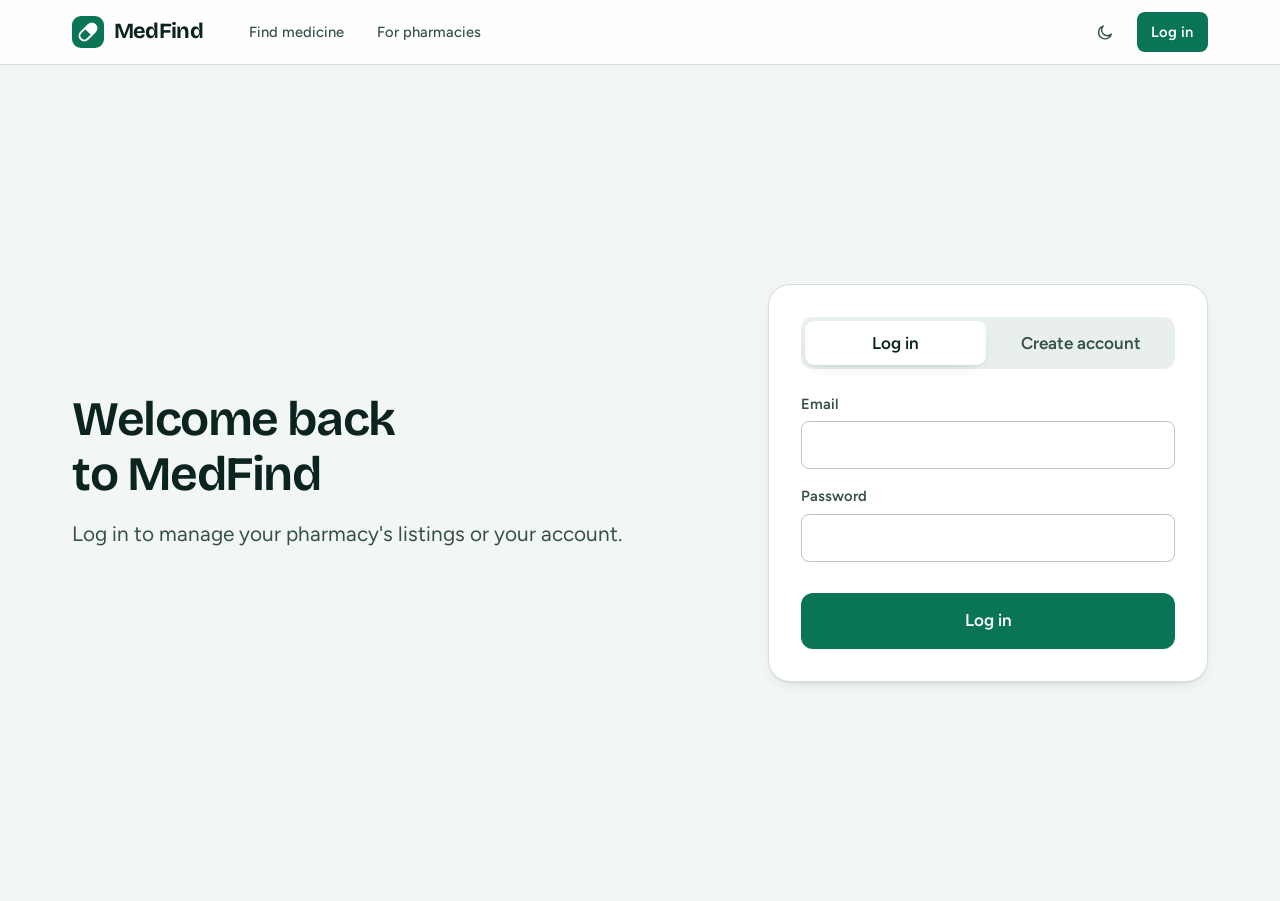
==== frontend/admin.html @ b229f8f3 "added frontend" ====
<!DOCTYPE html>
<html lang="en" data-theme="light">
<head>
<meta charset="utf-8">
<meta name="viewport" content="width=device-width, initial-scale=1">
<meta name="color-scheme" content="light dark">
<title>Admin · MedFind</title>
<script>document.documentElement.dataset.theme=localStorage.getItem('medfind_theme')||(matchMedia('(prefers-color-scheme: dark)').matches?'dark':'light')</script>
<link rel="preload" href="fonts/bricolage-grotesque-latin-wght-normal.woff2" as="font" type="font/woff2" crossorigin>
<link rel="preload" href="fonts/figtree-latin-wght-normal.woff2" as="font" type="font/woff2" crossorigin>
<link rel="stylesheet" href="css/medfind.css">
<link rel="stylesheet" href="css/app.css">
</head>
<body>
<a class="skip" href="#main">Skip to content</a>
<header id="siteNav"></header>
<main id="main" class="page wrap">
  <div class="page__head"><div><h1>Admin</h1><p>Approve pharmacies and manage the medicine catalogue.</p></div></div>
  <div class="tabs tabs--line" role="tablist" aria-label="Sections" id="tabs">
    <button class="tab" role="tab" data-tab="pharmacies" type="button">Pharmacies</button>
    <button class="tab" role="tab" data-tab="medicines" type="button">Medicines</button>
    <button class="tab" role="tab" data-tab="categories" type="button">Categories</button>
    <button class="tab" role="tab" data-tab="users" type="button">Users</button>
  </div>
  <div id="panel" aria-live="polite"></div>
</main>

<dialog class="sheet" id="formDialog" aria-labelledby="fdTitle">
  <form class="sheet__form" id="fdForm" method="dialog">
    <div class="sheet__head"><h2 id="fdTitle"></h2><button class="btn btn--ghost btn--icon" type="button" data-close-dialog aria-label="Close" id="fdClose"></button></div>
    <div class="sheet__body" id="fdBody"></div>
    <div class="sheet__foot"><button class="btn btn--ghost" type="button" data-close-dialog>Cancel</button><button class="btn btn--primary" type="submit">Save</button></div>
  </form>
</dialog>

<script src="js/config.js"></script>
<script src="js/core.js"></script>
<script src="js/admin.js"></script>
</body>
</html>
---- frontend/css/medfind.css ----
/* ==========================================================================
   MedFind design system
   Shared by every page: tokens, light/dark themes, base, components.

   Breakpoints (UI/UX spec): 375 base, 768 tablet, 1440 desktop (plus 1100
   where a sidebar needs the room). Accessibility target: WCAG 2.1 AA text
   contrast and 48px minimum tap targets.
   ========================================================================== */

@font-face {
  font-family: "Figtree";
  font-style: normal;
  font-weight: 300 900;
  font-display: swap;
  src: url("../fonts/figtree-latin-wght-normal.woff2") format("woff2");
  unicode-range: U+0000-00FF, U+0131, U+0152-0153, U+02BB-02BC, U+02C6, U+02DA, U+02DC, U+2000-206F, U+20AC, U+2122, U+2191, U+2193, U+2212, U+2215, U+FEFF, U+FFFD;
}
@font-face {
  font-family: "Figtree";
  font-style: normal;
  font-weight: 300 900;
  font-display: swap;
  src: url("../fonts/figtree-latin-ext-wght-normal.woff2") format("woff2");
  unicode-range: U+0100-02BA, U+02BD-02C5, U+02C7-02CC, U+02CE-02D7, U+02DD-02FF, U+0304, U+0308, U+0329, U+1D00-1DBF, U+1E00-1E9F, U+1EF2-1EFF, U+2020, U+20A0-20AB, U+20AD-20C0, U+2113, U+2C60-2C7F, U+A720-A7FF;
}
@font-face {
  font-family: "Bricolage Grotesque";
  font-style: normal;
  font-weight: 200 800;
  font-display: swap;
  src: url("../fonts/bricolage-grotesque-latin-wght-normal.woff2") format("woff2");
  unicode-range: U+0000-00FF, U+0131, U+0152-0153, U+02BB-02BC, U+02C6, U+02DA, U+02DC, U+2000-206F, U+20AC, U+2122, U+2191, U+2193, U+2212, U+2215, U+FEFF, U+FFFD;
}

/* ------------------------------------------------------------------ tokens */
:root {
  color-scheme: light;

  --bg: #f2f6f4;
  --surface: #ffffff;
  --surface-2: #e8efec;
  --ink: #0c2420;
  --ink-2: #35504a;
  --muted: #566b65;
  --line: #d3deda;
  --line-2: #b9c8c3;

  --brand: #0a7556;
  --brand-hover: #075b43;
  --brand-soft: #dcf0e8;
  --brand-ink: #064b37;
  --on-brand: #ffffff;

  --ok-fg: #0a6b4e;   --ok-bg: #ddf1e8;
  --warn-fg: #885000; --warn-bg: #fbebcf;
  --bad-fg: #a3262b;  --bad-bg: #fadfdf;
  --mute-fg: #4d605a; --mute-bg: #e6ecea;

  --focus: #1d5fd1;
  --shadow-1: 0 1px 2px rgba(12, 36, 32, 0.06), 0 6px 18px -10px rgba(12, 36, 32, 0.22);
  --shadow-2: 0 2px 4px rgba(12, 36, 32, 0.08), 0 24px 48px -20px rgba(12, 36, 32, 0.35);
  --scrim: rgba(8, 24, 20, 0.5);

  --font-display: "Bricolage Grotesque", "Figtree", system-ui, sans-serif;
  --font-ui: "Figtree", system-ui, -apple-system, "Segoe UI", sans-serif;

  --fs-xs: clamp(0.78rem, 0.76rem + 0.1vw, 0.84rem);
  --fs-sm: clamp(0.86rem, 0.84rem + 0.15vw, 0.92rem);
  --fs-md: clamp(1rem, 0.97rem + 0.15vw, 1.0625rem);
  --fs-lg: clamp(1.15rem, 1.08rem + 0.35vw, 1.3rem);
  --fs-xl: clamp(1.4rem, 1.2rem + 0.9vw, 1.9rem);
  --fs-2xl: clamp(1.9rem, 1.4rem + 2.2vw, 3rem);
  --fs-hero: clamp(2.35rem, 1.2rem + 5.2vw, 4.6rem);

  --s-1: 0.25rem; --s-2: 0.5rem; --s-3: 0.75rem; --s-4: 1rem;
  --s-5: 1.5rem; --s-6: 2rem; --s-7: 3rem; --s-8: 4.5rem;

  --r-sm: 8px;    /* inputs, buttons */
  --r-md: 14px;   /* cards */
  --r-lg: 22px;   /* hero panels, sheets */
  --tap: 48px;
  --nav-h: 64px;
}

:root[data-theme="dark"] {
  color-scheme: dark;

  --bg: #0a1412;
  --surface: #111e1b;
  --surface-2: #182a26;
  --ink: #e7f1ed;
  --ink-2: #b8ccc5;
  --muted: #90a79f;
  --line: #223631;
  --line-2: #315049;

  --brand: #3ccb9c;
  --brand-hover: #5ad9af;
  --brand-soft: #123a2e;
  --brand-ink: #8fe8cb;
  --on-brand: #04241a;

  --ok-fg: #62dfb2;   --ok-bg: #123428;
  --warn-fg: #f2bb68; --warn-bg: #3a2a10;
  --bad-fg: #ff9fa1;  --bad-bg: #3c1a1c;
  --mute-fg: #aabfb8; --mute-bg: #1e302b;

  --focus: #8bb8ff;
  --shadow-1: 0 1px 2px rgba(0, 0, 0, 0.35), 0 6px 18px -10px rgba(0, 0, 0, 0.6);
  --shadow-2: 0 2px 4px rgba(0, 0, 0, 0.4), 0 24px 48px -20px rgba(0, 0, 0, 0.7);
  --scrim: rgba(0, 0, 0, 0.62);
}

/* -------------------------------------------------------------------- base */
*, *::before, *::after { box-sizing: border-box; }
[hidden] { display: none !important; }
html { font-size: 100%; -webkit-text-size-adjust: 100%; scroll-padding-top: calc(var(--nav-h) + 1rem); }
body {
  margin: 0;
  background: var(--bg);
  color: var(--ink);
  font-family: var(--font-ui);
  font-size: var(--fs-md);
  line-height: 1.55;
  -webkit-font-smoothing: antialiased;
  text-rendering: optimizeLegibility;
}
h1, h2, h3, h4 { margin: 0; font-family: var(--font-display); font-weight: 650; letter-spacing: -0.015em; line-height: 1.15; }
p { margin: 0; }
a { color: var(--brand-ink); text-underline-offset: 3px; }
a:hover { color: var(--brand); }
img, svg { max-width: 100%; }
code { font-family: ui-monospace, Menlo, Consolas, monospace; font-size: 0.88em; background: var(--surface-2); padding: 0.1em 0.4em; border-radius: 6px; }
button, input, select, textarea { font: inherit; color: inherit; }
button { cursor: pointer; }
:focus-visible { outline: 3px solid var(--focus); outline-offset: 2px; border-radius: 4px; }
.num { font-variant-numeric: tabular-nums; }

.wrap { width: 100%; max-width: 1200px; margin-inline: auto; padding-inline: clamp(1rem, 4vw, 2rem); }
.visually-hidden { position: absolute !important; width: 1px; height: 1px; overflow: hidden; clip: rect(0 0 0 0); clip-path: inset(50%); white-space: nowrap; }
.skip { position: absolute; left: 1rem; top: -4rem; background: var(--brand); color: var(--on-brand); padding: 0.75rem 1rem; border-radius: var(--r-sm); z-index: 100; }
.skip:focus { top: 0.75rem; }

.icon { width: 1.25em; height: 1.25em; flex: none; }
.logo { width: 32px; height: 32px; flex: none; }

/* --------------------------------------------------------------------- nav */
.nav {
  position: sticky; top: 0; z-index: 40;
  background: color-mix(in srgb, var(--surface) 88%, transparent);
  -webkit-backdrop-filter: saturate(1.4) blur(14px);
  backdrop-filter: saturate(1.4) blur(14px);
  border-bottom: 1px solid var(--line);
}
.nav__inner { display: flex; align-items: center; gap: var(--s-4); min-height: var(--nav-h); }
.brand { display: inline-flex; align-items: center; gap: 0.6rem; text-decoration: none; color: var(--ink); min-height: var(--tap); }
.brand:hover { color: var(--ink); }
.brand__name { font-family: var(--font-display); font-weight: 700; font-size: 1.35rem; letter-spacing: -0.03em; }
.nav__links { display: none; gap: var(--s-1); margin-left: var(--s-4); }
.nav__links a {
  display: inline-flex; align-items: center; min-height: 40px; padding: 0 0.9rem;
  border-radius: var(--r-sm); text-decoration: none; color: var(--ink-2); font-weight: 500; font-size: var(--fs-sm);
}
.nav__links a:hover { background: var(--surface-2); color: var(--ink); }
.nav__links a[aria-current="page"] { color: var(--brand-ink); background: var(--brand-soft); }
.nav__actions { margin-left: auto; display: flex; align-items: center; gap: var(--s-2); }
.nav__user { display: none; font-size: var(--fs-sm); color: var(--muted); max-width: 16ch; overflow: hidden; text-overflow: ellipsis; white-space: nowrap; }
.i-sun { display: none; }
:root[data-theme="dark"] .i-sun { display: inline-block; }
:root[data-theme="dark"] .i-moon { display: none; }

@media (min-width: 768px) {
  .nav__links { display: flex; }
  .nav__user { display: inline; }
}

/* ----------------------------------------------------------------- buttons */
.btn {
  display: inline-flex; align-items: center; justify-content: center; gap: 0.5rem;
  min-height: var(--tap); padding: 0 1.15rem;
  border: 1.5px solid transparent; border-radius: var(--r-sm);
  font-weight: 600; font-size: var(--fs-sm); line-height: 1; text-decoration: none; white-space: nowrap;
  transition: background-color 140ms ease, border-color 140ms ease, color 140ms ease, transform 80ms ease;
}
.btn:active { transform: translateY(1px); }
.btn[disabled], .btn[aria-disabled="true"] { opacity: 0.5; pointer-events: none; }
.btn--primary { background: var(--brand); color: var(--on-brand); }
.btn--primary:hover { background: var(--brand-hover); color: var(--on-brand); }
.btn--secondary { background: var(--surface); color: var(--brand-ink); border-color: var(--line-2); }
.btn--secondary:hover { background: var(--brand-soft); border-color: var(--brand); color: var(--brand-ink); }
.btn--ghost { background: transparent; color: var(--ink-2); border-color: transparent; }
.btn--ghost:hover { background: var(--surface-2); color: var(--ink); }
.btn--danger { background: var(--bad-bg); color: var(--bad-fg); border-color: transparent; }
.btn--danger:hover { filter: brightness(0.96); }
.btn--lg { min-height: 56px; padding: 0 1.6rem; font-size: var(--fs-md); border-radius: 12px; }
.btn--sm { min-height: 40px; padding: 0 0.85rem; }
.btn--icon { width: var(--tap); padding: 0; }
.btn--sm.btn--icon { width: 40px; }
.btn--block { width: 100%; }
.link-btn { background: none; border: 0; padding: 0.5rem 0.25rem; min-height: 44px; color: var(--brand-ink); text-decoration: underline; text-underline-offset: 3px; font-weight: 500; }
.link-btn:hover { color: var(--brand); }

/* ------------------------------------------------------------------- forms */
.field { display: grid; gap: 0.35rem; }
.field + .field, .field-row + .field, .field + .field-row { margin-top: var(--s-4); }
.label { font-size: var(--fs-sm); font-weight: 600; color: var(--ink-2); }
.label small { font-weight: 400; color: var(--muted); }
.input, .select, .textarea {
  width: 100%; min-height: var(--tap); padding: 0 0.9rem;
  background: var(--surface); color: var(--ink);
  border: 1.5px solid var(--line-2); border-radius: var(--r-sm);
  transition: border-color 140ms ease, box-shadow 140ms ease;
}
.textarea { padding: 0.75rem 0.9rem; min-height: 96px; }
.input::placeholder { color: var(--muted); opacity: 1; }
.input:hover, .select:hover { border-color: var(--muted); }
.input:focus, .select:focus, .textarea:focus { outline: none; border-color: var(--brand); box-shadow: 0 0 0 3px color-mix(in srgb, var(--brand) 28%, transparent); }
.select { appearance: none; padding-right: 2.4rem; background-image: url("data:image/svg+xml,%3Csvg xmlns='http://www.w3.org/2000/svg' viewBox='0 0 24 24' fill='none' stroke='%23788a84' stroke-width='2' stroke-linecap='round' stroke-linejoin='round'%3E%3Cpath d='m6 9 6 6 6-6'/%3E%3C/svg%3E"); background-repeat: no-repeat; background-position: right 0.7rem center; background-size: 1.1rem; }
.hint { font-size: var(--fs-xs); color: var(--muted); }
.form-error { color: var(--bad-fg); font-size: var(--fs-sm); min-height: 1.3em; margin-top: var(--s-3); }
.form-ok { color: var(--ok-fg); font-size: var(--fs-sm); margin-top: var(--s-3); }
.field-row { display: grid; gap: var(--s-4); }
@media (min-width: 560px) { .field-row--2 { grid-template-columns: 1fr 1fr; } .field-row--3 { grid-template-columns: repeat(3, 1fr); } }

.check { display: flex; align-items: center; gap: 0.7rem; min-height: var(--tap); cursor: pointer; font-size: var(--fs-sm); }
.check input { appearance: none; width: 22px; height: 22px; flex: none; margin: 0; border: 1.5px solid var(--line-2); border-radius: 6px; background: var(--surface); display: grid; place-content: center; cursor: pointer; transition: background-color 120ms, border-color 120ms; }
.check input::after { content: ""; width: 11px; height: 6px; border-left: 2.5px solid var(--on-brand); border-bottom: 2.5px solid var(--on-brand); transform: rotate(-45deg) translate(1px, -1px) scale(0); transition: transform 120ms ease; }
.check input:checked { background: var(--brand); border-color: var(--brand); }
.check input:checked::after { transform: rotate(-45deg) translate(1px, -1px) scale(1); }
.check input:focus-visible { outline: 3px solid var(--focus); outline-offset: 2px; }

input[type="range"] { width: 100%; height: var(--tap); background: transparent; accent-color: var(--brand); }

/* ----------------------------------------------------------- chips & badges */
.chip {
  display: inline-flex; align-items: center; gap: 0.4rem; min-height: 40px; padding: 0 0.95rem;
  background: var(--surface); color: var(--ink-2); border: 1.5px solid var(--line-2); border-radius: 999px;
  font-size: var(--fs-sm); font-weight: 500; transition: background-color 120ms, border-color 120ms, color 120ms;
}
.chip:hover { border-color: var(--brand); color: var(--ink); }
.chip[aria-pressed="true"], .chip[aria-current="true"] { background: var(--brand-soft); border-color: var(--brand); color: var(--brand-ink); }
.chip .count { color: var(--muted); font-variant-numeric: tabular-nums; }

.status { display: inline-flex; align-items: center; gap: 0.4rem; padding: 0.25rem 0.65rem 0.25rem 0.5rem; border-radius: 6px; font-size: var(--fs-sm); font-weight: 600; white-space: nowrap; }
.status .icon { width: 1.1em; height: 1.1em; }
.status[data-s="available"] { background: var(--ok-bg); color: var(--ok-fg); }
.status[data-s="limited_stock"] { background: var(--warn-bg); color: var(--warn-fg); }
.status[data-s="out_of_stock"] { background: var(--bad-bg); color: var(--bad-fg); }
.status[data-s="unknown"] { background: var(--mute-bg); color: var(--mute-fg); }

.flag { display: inline-flex; align-items: center; gap: 0.35rem; padding: 0.15rem 0.6rem; border-radius: 6px; background: var(--brand); color: var(--on-brand); font-size: var(--fs-xs); font-weight: 700; letter-spacing: 0.01em; }
.flag--soft { background: var(--brand-soft); color: var(--brand-ink); }
.flag .icon { width: 1em; height: 1em; }

/* Freshness meter: five bars that rise like signal strength. The memorable
   element of the product: how recently was this answer confirmed? */
.fresh { display: inline-flex; align-items: center; gap: 0.55rem; font-size: var(--fs-sm); color: var(--muted); }
.fresh__bars { display: inline-flex; align-items: flex-end; gap: 2px; height: 16px; }
.fresh__bars i { width: 4px; border-radius: 1.5px; background: var(--line-2); }
.fresh__bars i:nth-child(1) { height: 5px; }
.fresh__bars i:nth-child(2) { height: 8px; }
.fresh__bars i:nth-child(3) { height: 11px; }
.fresh__bars i:nth-child(4) { height: 14px; }
.fresh__bars i:nth-child(5) { height: 16px; }
.fresh[data-tier="fresh"] .fresh__bars i.on { background: var(--ok-fg); }
.fresh[data-tier="aging"] .fresh__bars i.on { background: var(--warn-fg); }
.fresh[data-tier="stale"] .fresh__bars i.on { background: var(--bad-fg); }
.fresh[data-tier="stale"] .fresh__text { color: var(--bad-fg); font-weight: 600; }

/* --------------------------------------------------------------- surfaces */
.card { background: var(--surface); border: 1px solid var(--line); border-radius: var(--r-md); }
.panel { background: var(--surface); border: 1px solid var(--line); border-radius: var(--r-md); padding: var(--s-5); }

.banner { display: flex; align-items: flex-start; gap: 0.75rem; padding: 0.85rem 1rem; border-radius: var(--r-sm); background: var(--warn-bg); color: var(--warn-fg); font-size: var(--fs-sm); }
.banner .icon { margin-top: 0.15em; }
.banner .link-btn { color: inherit; padding: 0; min-height: 0; }
.banner--info { background: var(--brand-soft); color: var(--brand-ink); }

.empty { display: grid; justify-items: center; gap: var(--s-3); text-align: center; padding: var(--s-7) var(--s-4); color: var(--ink-2); }
.empty .icon { width: 2.4rem; height: 2.4rem; color: var(--muted); }
.empty h3 { font-size: var(--fs-lg); color: var(--ink); }
.empty p { max-width: 46ch; }

.skeleton { position: relative; overflow: hidden; background: var(--surface-2); border-radius: 8px; }
.skeleton::after { content: ""; position: absolute; inset: 0; transform: translateX(-100%); background: linear-gradient(90deg, transparent, color-mix(in srgb, var(--surface) 70%, transparent), transparent); animation: shimmer 1.4s infinite; }
@keyframes shimmer { to { transform: translateX(100%); } }

/* ------------------------------------------------------------------ dialog */
dialog.sheet {
  border: 0; padding: 0; color: var(--ink); background: var(--surface);
  width: min(560px, calc(100vw - 2rem)); max-height: min(90vh, 900px);
  border-radius: var(--r-lg); box-shadow: var(--shadow-2);
}
dialog.sheet::backdrop { background: var(--scrim); -webkit-backdrop-filter: blur(2px); backdrop-filter: blur(2px); }
.sheet__form { display: flex; flex-direction: column; max-height: inherit; }
.sheet__head { display: flex; align-items: center; justify-content: space-between; gap: var(--s-3); padding: var(--s-5) var(--s-5) var(--s-3); }
.sheet__head h2 { font-size: var(--fs-xl); }
.sheet__body { padding: var(--s-2) var(--s-5) var(--s-5); overflow-y: auto; }
.sheet__foot { display: flex; justify-content: flex-end; gap: var(--s-3); padding: var(--s-4) var(--s-5); border-top: 1px solid var(--line); }
@media (max-width: 767px) {
  dialog.sheet.sheet--bottom { width: 100%; max-width: none; margin: auto 0 0; border-radius: var(--r-lg) var(--r-lg) 0 0; max-height: 88vh; }
}

/* ------------------------------------------------------------------- toast */
.toasts { position: fixed; left: 50%; bottom: 1rem; transform: translateX(-50%); display: grid; gap: 0.5rem; z-index: 200; width: min(92vw, 420px); pointer-events: none; }
.toast { background: var(--ink); color: var(--bg); padding: 0.8rem 1.1rem; border-radius: 10px; font-size: var(--fs-sm); font-weight: 500; box-shadow: var(--shadow-2); animation: toast-in 180ms ease-out; }
.toast--error { background: var(--bad-fg); color: #fff; }
:root[data-theme="dark"] .toast--error { background: #ff9fa1; color: #2a0709; }
.toast.out { opacity: 0; transition: opacity 220ms ease; }
@keyframes toast-in { from { transform: translateY(8px); opacity: 0; } }

/* ------------------------------------------------------------------ typeahead */
.suggest { position: absolute; left: 0; right: 0; top: calc(100% + 6px); z-index: 30; margin: 0; padding: 0.35rem; list-style: none; background: var(--surface); border: 1px solid var(--line-2); border-radius: 14px; box-shadow: var(--shadow-2); max-height: 20rem; overflow-y: auto; }
.suggest li { display: flex; align-items: center; justify-content: space-between; gap: 0.75rem; min-height: var(--tap); padding: 0.5rem 0.75rem; border-radius: 9px; cursor: pointer; }
.suggest li small { color: var(--muted); }
.suggest li[aria-selected="true"], .suggest li:hover { background: var(--brand-soft); color: var(--brand-ink); }
.suggest li[aria-selected="true"] small, .suggest li:hover small { color: inherit; }

/* ------------------------------------------------------------------- footer */
.footer { border-top: 1px solid var(--line); margin-top: var(--s-8); padding-block: var(--s-6); color: var(--muted); font-size: var(--fs-sm); }
.footer__grid { display: grid; gap: var(--s-4); }
.footer p { max-width: 70ch; }
.footer__links { display: flex; flex-wrap: wrap; gap: 0.25rem 1.25rem; }
.footer__links a, .footer__links button { color: var(--ink-2); }

@media (prefers-reduced-motion: reduce) {
  *, *::before, *::after { animation-duration: 0.001ms !important; animation-iteration-count: 1 !important; transition-duration: 0.001ms !important; scroll-behavior: auto !important; }
}
---- frontend/css/app.css ----
/* Shared styles for login, owner dashboard and admin pages */

/* ---------------------------------------------------------------- auth */
.auth { min-height: calc(100vh - var(--nav-h)); display: grid; align-items: center; padding-block: var(--s-6); }
.auth__grid { display: grid; gap: var(--s-6); align-items: center; }
@media (min-width: 900px) { .auth__grid { grid-template-columns: 1fr 440px; gap: 5rem; } }
.auth__pitch h1 { font-size: var(--fs-2xl, clamp(2rem, 1.4rem + 2.6vw, 3.2rem)); letter-spacing: -0.03em; max-width: 14ch; text-wrap: balance; }
.auth__pitch p { margin-top: var(--s-4); color: var(--ink-2); font-size: var(--fs-lg); max-width: 44ch; }
.auth__points { margin: var(--s-5) 0 0; padding: 0; list-style: none; display: grid; gap: 0.75rem; color: var(--ink-2); }
.auth__points li { display: flex; gap: 0.7rem; align-items: flex-start; }
.auth__points .icon { color: var(--brand); margin-top: 0.2em; }
@media (max-width: 899px) { .auth__pitch { display: none; } }
.auth__card { background: var(--surface); border: 1px solid var(--line); border-radius: var(--r-lg); padding: var(--s-6); box-shadow: var(--shadow-1); }
.tabs { display: grid; grid-auto-flow: column; grid-auto-columns: 1fr; gap: 4px; padding: 4px; background: var(--surface-2); border-radius: 12px; margin-bottom: var(--s-5); }
.tab { min-height: 44px; border: 0; border-radius: 9px; background: transparent; color: var(--ink-2); font-weight: 600; }
.tab[aria-selected="true"] { background: var(--surface); color: var(--ink); box-shadow: var(--shadow-1); }
.role-pick { display: grid; grid-template-columns: 1fr 1fr; gap: 0.6rem; border: 0; padding: 0; margin: 0 0 var(--s-4); }
.role-pick legend { font-size: var(--fs-sm); font-weight: 600; color: var(--ink-2); margin-bottom: 0.35rem; padding: 0; }
.role-opt { position: relative; }
.role-opt input { position: absolute; opacity: 0; inset: 0; cursor: pointer; }
.role-opt span { display: grid; gap: 0.15rem; padding: 0.8rem 0.9rem; min-height: var(--tap); border: 1.5px solid var(--line-2); border-radius: var(--r-sm); background: var(--surface); }
.role-opt b { font-size: var(--fs-sm); } .role-opt small { color: var(--muted); font-size: var(--fs-xs); }
.role-opt input:checked + span { border-color: var(--brand); background: var(--brand-soft); }
.role-opt input:focus-visible + span { outline: 3px solid var(--focus); outline-offset: 2px; }

/* ------------------------------------------------------------ app shell */
.page { padding-block: var(--s-5) 0; }
.page__head { display: flex; flex-wrap: wrap; align-items: flex-end; justify-content: space-between; gap: var(--s-4); margin-bottom: var(--s-5); }
.page__head h1 { font-size: var(--fs-2xl, clamp(1.7rem, 1.3rem + 1.8vw, 2.4rem)); letter-spacing: -0.025em; }
.page__head p { color: var(--muted); margin-top: 0.3rem; }
.page__actions { display: flex; flex-wrap: wrap; gap: var(--s-2); align-items: center; }

.stats { display: grid; grid-template-columns: repeat(2, 1fr); gap: var(--s-3); margin-bottom: var(--s-5); }
@media (min-width: 768px) { .stats { grid-template-columns: repeat(4, 1fr); } }
.stat { padding: var(--s-4) var(--s-5); background: var(--surface); border: 1px solid var(--line); border-radius: var(--r-md); }
.stat__n { font-family: var(--font-display); font-size: 2rem; font-weight: 700; letter-spacing: -0.03em; line-height: 1; font-variant-numeric: tabular-nums; }
.stat__l { margin-top: 0.4rem; color: var(--muted); font-size: var(--fs-sm); }
.stat[data-tone="ok"] .stat__n { color: var(--ok-fg); } .stat[data-tone="warn"] .stat__n { color: var(--warn-fg); } .stat[data-tone="bad"] .stat__n { color: var(--bad-fg); }

.toolbar { display: flex; flex-wrap: wrap; gap: var(--s-3); align-items: center; margin-bottom: var(--s-3); }
.toolbar .input { max-width: 320px; }
.toolbar__grow { flex: 1; }

.dt-wrap { overflow-x: auto; background: var(--surface); border: 1px solid var(--line); border-radius: var(--r-md); }
.dt { width: 100%; min-width: 760px; border-collapse: collapse; }
.dt th { text-align: left; padding: 0.75rem 1rem; font-size: var(--fs-sm); font-weight: 600; color: var(--muted); border-bottom: 1px solid var(--line); white-space: nowrap; }
.dt td { padding: 0.6rem 1rem; border-bottom: 1px solid var(--line); vertical-align: middle; }
.dt tr:last-child td { border-bottom: 0; }
.dt tbody tr:hover td { background: var(--surface-2); }
.dt tr.is-dirty td { background: var(--warn-bg); }
.dt .input, .dt .select { min-height: 40px; padding-inline: 0.6rem; }
.dt .in-price { width: 7.5rem; } .dt .in-stock { width: 6rem; } .dt .in-status { min-width: 10.5rem; }
.dt .name { font-weight: 650; } .dt .sub { color: var(--muted); font-size: var(--fs-sm); }
.dt .acts { display: flex; gap: 0.4rem; justify-content: flex-end; }

.pill { display: inline-flex; padding: 0.2rem 0.6rem; border-radius: 999px; font-size: var(--fs-xs); font-weight: 700; background: var(--mute-bg); color: var(--mute-fg); }
.pill[data-t="ok"] { background: var(--ok-bg); color: var(--ok-fg); }
.pill[data-t="warn"] { background: var(--warn-bg); color: var(--warn-fg); }

.two-col { display: grid; gap: var(--s-5); margin-top: var(--s-6); }
@media (min-width: 1000px) { .two-col { grid-template-columns: 1fr 1fr; } }
.section-title { font-size: var(--fs-lg); margin-bottom: var(--s-3); }
.hist { list-style: none; margin: 0; padding: 0; background: var(--surface); border: 1px solid var(--line); border-radius: var(--r-md); }
.hist li { padding: 0.75rem 1rem; border-bottom: 1px solid var(--line); display: grid; gap: 0.15rem; font-size: var(--fs-sm); }
.hist li:last-child { border-bottom: 0; }
.hist .when { color: var(--muted); font-size: var(--fs-xs); }
.arrow { color: var(--muted); }

.setup { max-width: 640px; margin-inline: auto; }
.cards-grid { display: grid; gap: var(--s-3); }
.row-card { display: flex; flex-wrap: wrap; align-items: center; gap: var(--s-3) var(--s-5); padding: var(--s-4) var(--s-5); background: var(--surface); border: 1px solid var(--line); border-radius: var(--r-md); }
.row-card__main { flex: 1; min-width: 14rem; }
.row-card__main h3 { font-size: var(--fs-md); display: flex; align-items: center; gap: 0.5rem; flex-wrap: wrap; }
.row-card__meta { color: var(--muted); font-size: var(--fs-sm); margin-top: 0.25rem; }
.row-card__acts { display: flex; gap: var(--s-2); flex-wrap: wrap; }
.tabs--line { background: none; padding: 0; border-bottom: 1px solid var(--line); border-radius: 0; margin-bottom: var(--s-5); display: flex; gap: var(--s-2); overflow-x: auto; }
.tabs--line .tab { padding: 0 1rem; border-radius: 0; border-bottom: 3px solid transparent; white-space: nowrap; }
.tabs--line .tab[aria-selected="true"] { background: none; box-shadow: none; border-bottom-color: var(--brand); color: var(--brand-ink); }
.pending-banner { margin-bottom: var(--s-4); }
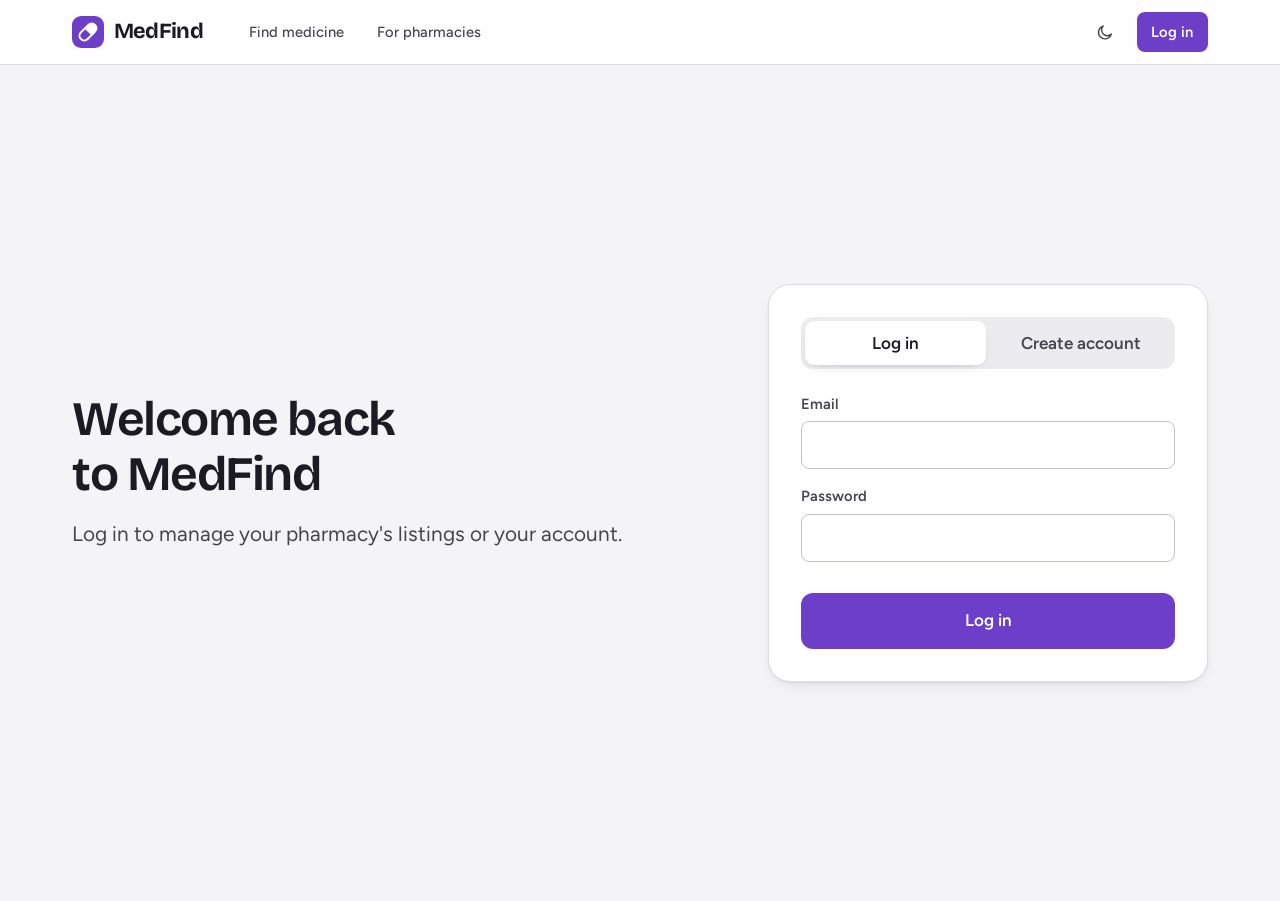
==== commit 12ad4394: "new changes" ====
--- a/frontend/admin.html
+++ b/frontend/admin.html
@@ -20,6 +20,7 @@
     <button class="tab" role="tab" data-tab="pharmacies" type="button">Pharmacies</button>
     <button class="tab" role="tab" data-tab="medicines" type="button">Medicines</button>
     <button class="tab" role="tab" data-tab="categories" type="button">Categories</button>
+    <button class="tab" role="tab" data-tab="sources" type="button">Data sources</button>
     <button class="tab" role="tab" data-tab="users" type="button">Users</button>
   </div>
   <div id="panel" aria-live="polite"></div>
--- a/frontend/css/medfind.css
+++ b/frontend/css/medfind.css
@@ -36,30 +36,30 @@
 :root {
   color-scheme: light;
 
-  --bg: #f2f6f4;
+  --bg: #f4f4f6;
   --surface: #ffffff;
-  --surface-2: #e8efec;
-  --ink: #0c2420;
-  --ink-2: #35504a;
-  --muted: #566b65;
-  --line: #d3deda;
-  --line-2: #b9c8c3;
-
-  --brand: #0a7556;
-  --brand-hover: #075b43;
-  --brand-soft: #dcf0e8;
-  --brand-ink: #064b37;
+  --surface-2: #ebebf0;
+  --ink: #1c1b24;
+  --ink-2: #46454f;
+  --muted: #646371;
+  --line: #dcdce3;
+  --line-2: #c2c2cd;
+
+  --brand: #6d3fc9;
+  --brand-hover: #5a2fb0;
+  --brand-soft: #ece6fa;
+  --brand-ink: #4a2492;
   --on-brand: #ffffff;
 
   --ok-fg: #0a6b4e;   --ok-bg: #ddf1e8;
   --warn-fg: #885000; --warn-bg: #fbebcf;
   --bad-fg: #a3262b;  --bad-bg: #fadfdf;
-  --mute-fg: #4d605a; --mute-bg: #e6ecea;
+  --mute-fg: #565564; --mute-bg: #e8e8ee;
 
   --focus: #1d5fd1;
-  --shadow-1: 0 1px 2px rgba(12, 36, 32, 0.06), 0 6px 18px -10px rgba(12, 36, 32, 0.22);
-  --shadow-2: 0 2px 4px rgba(12, 36, 32, 0.08), 0 24px 48px -20px rgba(12, 36, 32, 0.35);
-  --scrim: rgba(8, 24, 20, 0.5);
+  --shadow-1: 0 1px 2px rgba(28, 27, 36, 0.06), 0 6px 18px -10px rgba(28, 27, 36, 0.22);
+  --shadow-2: 0 2px 4px rgba(28, 27, 36, 0.08), 0 24px 48px -20px rgba(28, 27, 36, 0.35);
+  --scrim: rgba(20, 18, 30, 0.5);
 
   --font-display: "Bricolage Grotesque", "Figtree", system-ui, sans-serif;
   --font-ui: "Figtree", system-ui, -apple-system, "Segoe UI", sans-serif;
@@ -85,25 +85,25 @@
 :root[data-theme="dark"] {
   color-scheme: dark;
 
-  --bg: #0a1412;
-  --surface: #111e1b;
-  --surface-2: #182a26;
-  --ink: #e7f1ed;
-  --ink-2: #b8ccc5;
-  --muted: #90a79f;
-  --line: #223631;
-  --line-2: #315049;
-
-  --brand: #3ccb9c;
-  --brand-hover: #5ad9af;
-  --brand-soft: #123a2e;
-  --brand-ink: #8fe8cb;
-  --on-brand: #04241a;
+  --bg: #121217;
+  --surface: #1b1b23;
+  --surface-2: #25252f;
+  --ink: #ececf2;
+  --ink-2: #c4c4d0;
+  --muted: #9d9dad;
+  --line: #2e2e3a;
+  --line-2: #44445a;
+
+  --brand: #a98bf0;
+  --brand-hover: #bda5f5;
+  --brand-soft: #2d2450;
+  --brand-ink: #cfbdfa;
+  --on-brand: #1a0f38;
 
   --ok-fg: #62dfb2;   --ok-bg: #123428;
   --warn-fg: #f2bb68; --warn-bg: #3a2a10;
   --bad-fg: #ff9fa1;  --bad-bg: #3c1a1c;
-  --mute-fg: #aabfb8; --mute-bg: #1e302b;
+  --mute-fg: #b4b4c4; --mute-bg: #2a2a36;
 
   --focus: #8bb8ff;
   --shadow-1: 0 1px 2px rgba(0, 0, 0, 0.35), 0 6px 18px -10px rgba(0, 0, 0, 0.6);
@@ -215,7 +215,7 @@
 .input::placeholder { color: var(--muted); opacity: 1; }
 .input:hover, .select:hover { border-color: var(--muted); }
 .input:focus, .select:focus, .textarea:focus { outline: none; border-color: var(--brand); box-shadow: 0 0 0 3px color-mix(in srgb, var(--brand) 28%, transparent); }
-.select { appearance: none; padding-right: 2.4rem; background-image: url("data:image/svg+xml,%3Csvg xmlns='http://www.w3.org/2000/svg' viewBox='0 0 24 24' fill='none' stroke='%23788a84' stroke-width='2' stroke-linecap='round' stroke-linejoin='round'%3E%3Cpath d='m6 9 6 6 6-6'/%3E%3C/svg%3E"); background-repeat: no-repeat; background-position: right 0.7rem center; background-size: 1.1rem; }
+.select { appearance: none; padding-right: 2.4rem; background-image: url("data:image/svg+xml,%3Csvg xmlns='http://www.w3.org/2000/svg' viewBox='0 0 24 24' fill='none' stroke='%23777786' stroke-width='2' stroke-linecap='round' stroke-linejoin='round'%3E%3Cpath d='m6 9 6 6 6-6'/%3E%3C/svg%3E"); background-repeat: no-repeat; background-position: right 0.7rem center; background-size: 1.1rem; }
 .hint { font-size: var(--fs-xs); color: var(--muted); }
 .form-error { color: var(--bad-fg); font-size: var(--fs-sm); min-height: 1.3em; margin-top: var(--s-3); }
 .form-ok { color: var(--ok-fg); font-size: var(--fs-sm); margin-top: var(--s-3); }
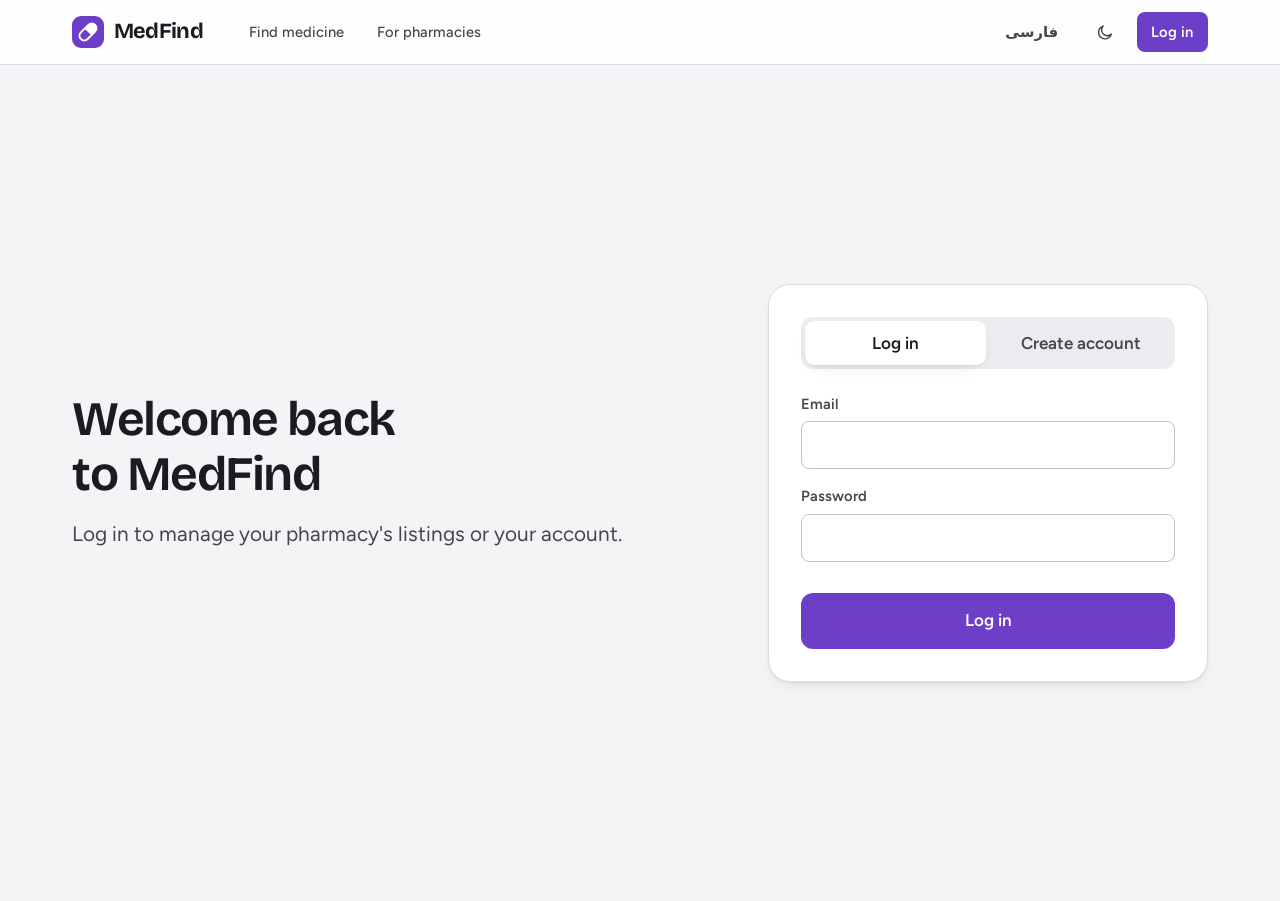
==== commit bff3e8e6: "new changes" ====
--- a/frontend/admin.html
+++ b/frontend/admin.html
@@ -8,7 +8,9 @@
 <script>document.documentElement.dataset.theme=localStorage.getItem('medfind_theme')||(matchMedia('(prefers-color-scheme: dark)').matches?'dark':'light')</script>
 <link rel="preload" href="fonts/bricolage-grotesque-latin-wght-normal.woff2" as="font" type="font/woff2" crossorigin>
 <link rel="preload" href="fonts/figtree-latin-wght-normal.woff2" as="font" type="font/woff2" crossorigin>
+<script src="js/i18n.js"></script>
 <link rel="stylesheet" href="css/medfind.css">
+<link rel="stylesheet" href="css/rtl.css">
 <link rel="stylesheet" href="css/app.css">
 </head>
 <body>
--- a/frontend/css/rtl.css
+++ b/frontend/css/rtl.css
@@ -0,0 +1,43 @@
+/* Persian font + right-to-left fixes. Layout built with flex/grid flips by itself;
+   only the physical left/right rules from the other stylesheets are overridden. */
+@font-face {
+  font-family: "Vazirmatn";
+  font-style: normal;
+  font-weight: 100 900;
+  font-display: swap;
+  src: url("../fonts/vazirmatn-wght.woff2") format("woff2");
+  unicode-range: U+0600-06FF, U+200C-200E, U+2010-2011, U+204F, U+2E41, U+FB50-FDFF, U+FE80-FEFC;
+}
+html[lang="fa"] {
+  --font-ui: "Vazirmatn", "Figtree", system-ui, "Segoe UI", Tahoma, sans-serif;
+  --font-display: "Vazirmatn", "Bricolage Grotesque", "Figtree", system-ui, sans-serif;
+}
+html[lang="fa"] body { line-height: 1.75; }
+html[lang="fa"] h1, html[lang="fa"] h2, html[lang="fa"] h3, html[lang="fa"] h4 { line-height: 1.4; }
+html[lang="fa"] *, html[lang="fa"] *::before, html[lang="fa"] *::after { letter-spacing: 0 !important; }
+
+[dir="rtl"] .skip { left: auto; right: 1rem; }
+[dir="rtl"] .nav__links { margin-left: 0; margin-right: var(--s-4); }
+[dir="rtl"] .nav__actions { margin-left: 0; margin-right: auto; }
+[dir="rtl"] .select { padding-right: 0.9rem; padding-left: 2.4rem; background-position: left 0.9rem center; }
+[dir="rtl"] .searchbar { padding-left: 0; padding-right: 14px; }
+[dir="rtl"] .quick__label { margin-right: 0; margin-left: 0.25rem; }
+[dir="rtl"] .stage__label { left: auto; right: 1.75rem; }
+[dir="rtl"] .range output { text-align: left; }
+[dir="rtl"] .result__buy { text-align: left; }
+[dir="rtl"] .result__actions { margin-left: 0 !important; margin-right: auto; }
+[dir="rtl"] .cmp th, [dir="rtl"] .dt th, [dir="rtl"] .cmp th[scope="row"] { text-align: right !important; }
+[dir="rtl"] .cmp .r { text-align: left; }
+[dir="rtl"] .seg__btn + .seg__btn { border-left: 0; border-right: 1.5px solid var(--line-2); }
+@media (min-width: 900px) {
+  [dir="rtl"] .why__item { border-left: 0; border-right: 1px solid var(--line); }
+  [dir="rtl"] .why__item:first-child { padding-left: 2rem; padding-right: 0; border-right: 0; }
+}
+@media (max-width: 899px) { [dir="rtl"] .result__buy { text-align: right; } }
+[dir="rtl"] .crumb svg { transform: rotate(-90deg) !important; }
+[dir="rtl"] .chart, [dir="rtl"] .num, [dir="rtl"] .price, [dir="rtl"] .offer__price { direction: ltr; unicode-bidi: isolate; }
+[dir="rtl"] .pcard__price strong, [dir="rtl"] .pp__stat b { unicode-bidi: plaintext; }
+[dir="rtl"] input[type="email"], [dir="rtl"] input[type="url"], [dir="rtl"] input[type="tel"], [dir="rtl"] input[type="password"] { direction: ltr; text-align: right; }
+
+/* language switch */
+.lang-btn { font-weight: 650; min-width: 3.2rem; }
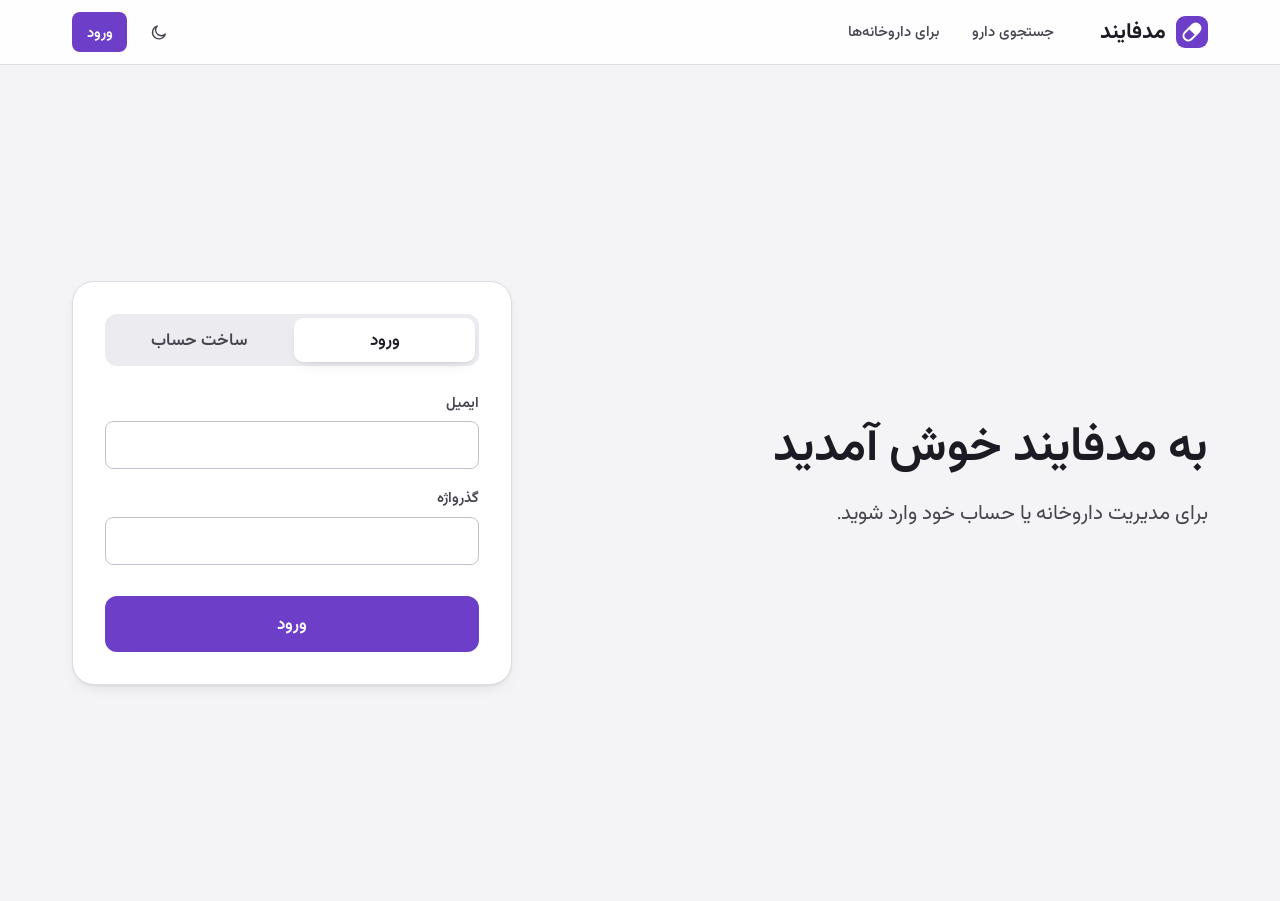
==== commit 1471085d: "new changes" ====
--- a/frontend/admin.html
+++ b/frontend/admin.html
@@ -1,13 +1,11 @@
 <!DOCTYPE html>
-<html lang="en" data-theme="light">
+<html lang="fa" dir="rtl" data-theme="light">
 <head>
 <meta charset="utf-8">
 <meta name="viewport" content="width=device-width, initial-scale=1">
 <meta name="color-scheme" content="light dark">
-<title>Admin · MedFind</title>
+<title>مدیریت · مدفایند</title>
 <script>document.documentElement.dataset.theme=localStorage.getItem('medfind_theme')||(matchMedia('(prefers-color-scheme: dark)').matches?'dark':'light')</script>
-<link rel="preload" href="fonts/bricolage-grotesque-latin-wght-normal.woff2" as="font" type="font/woff2" crossorigin>
-<link rel="preload" href="fonts/figtree-latin-wght-normal.woff2" as="font" type="font/woff2" crossorigin>
 <script src="js/i18n.js"></script>
 <link rel="stylesheet" href="css/medfind.css">
 <link rel="stylesheet" href="css/rtl.css">
